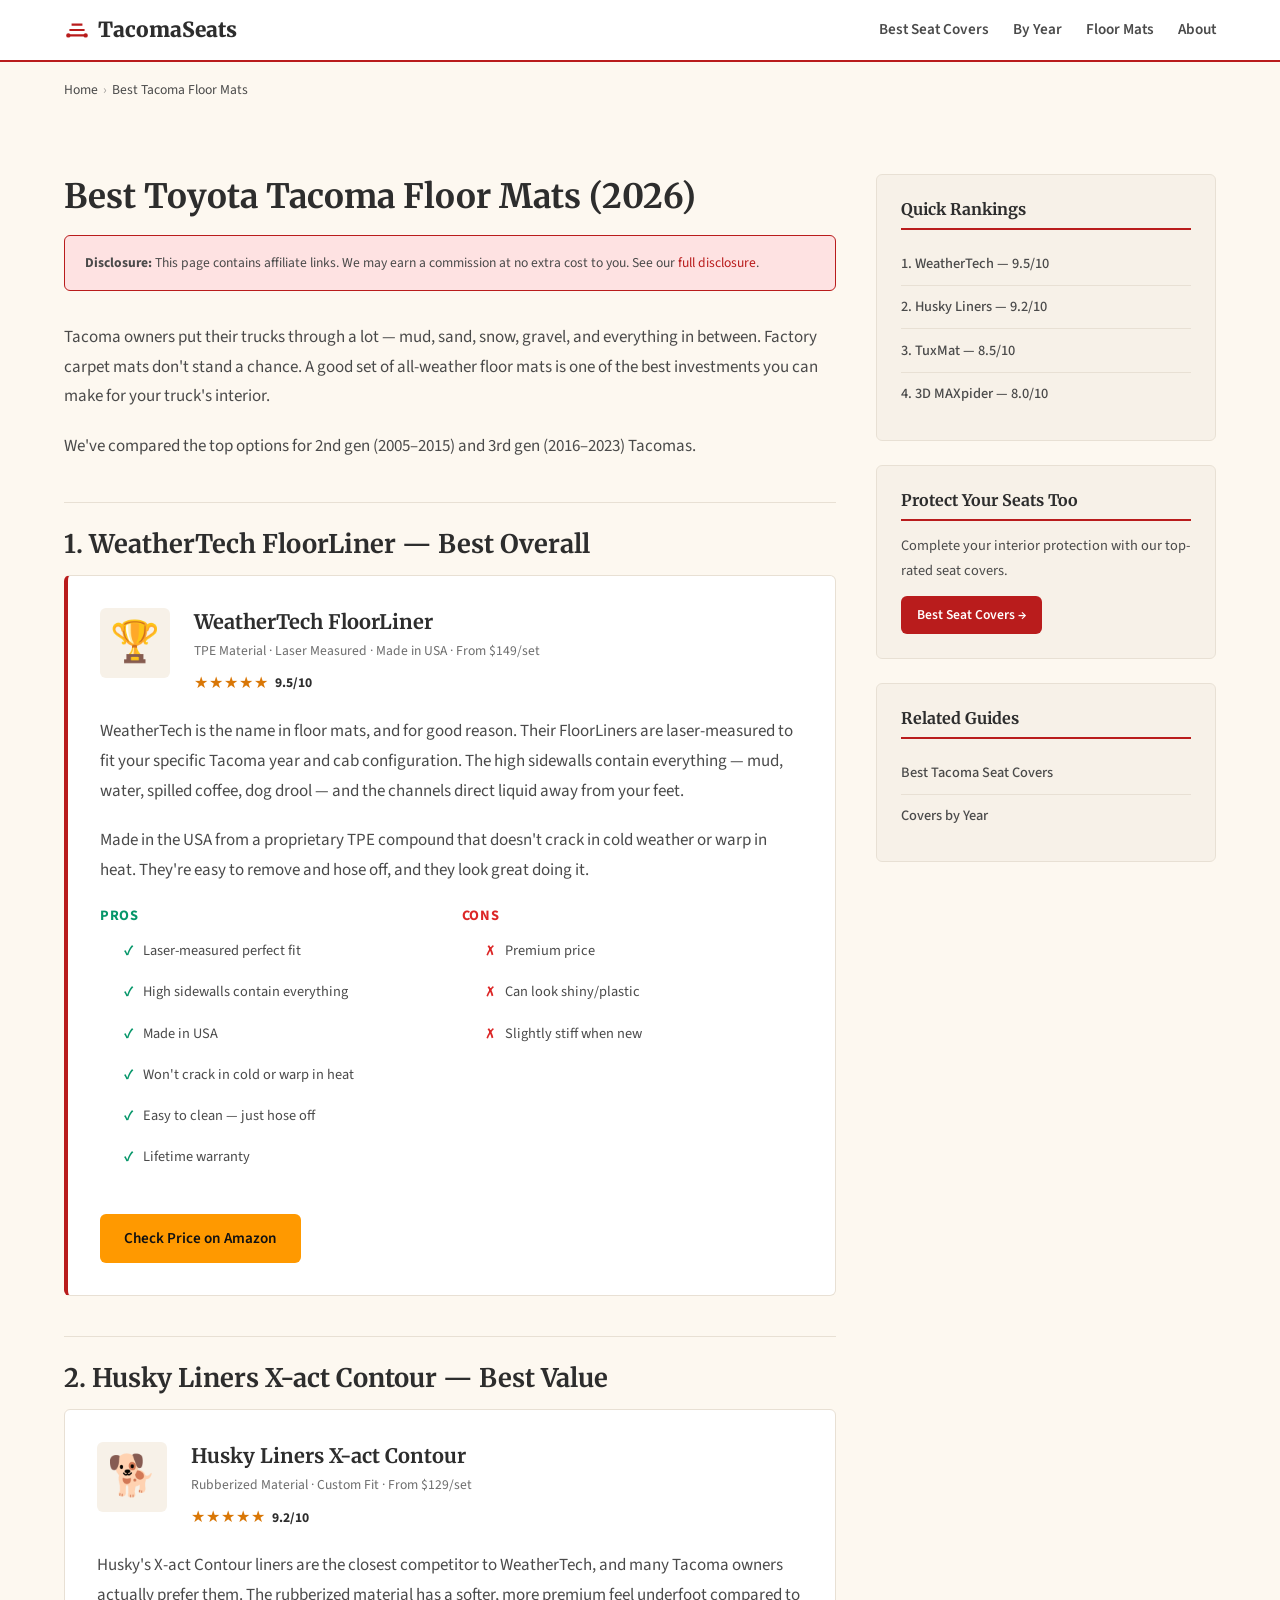
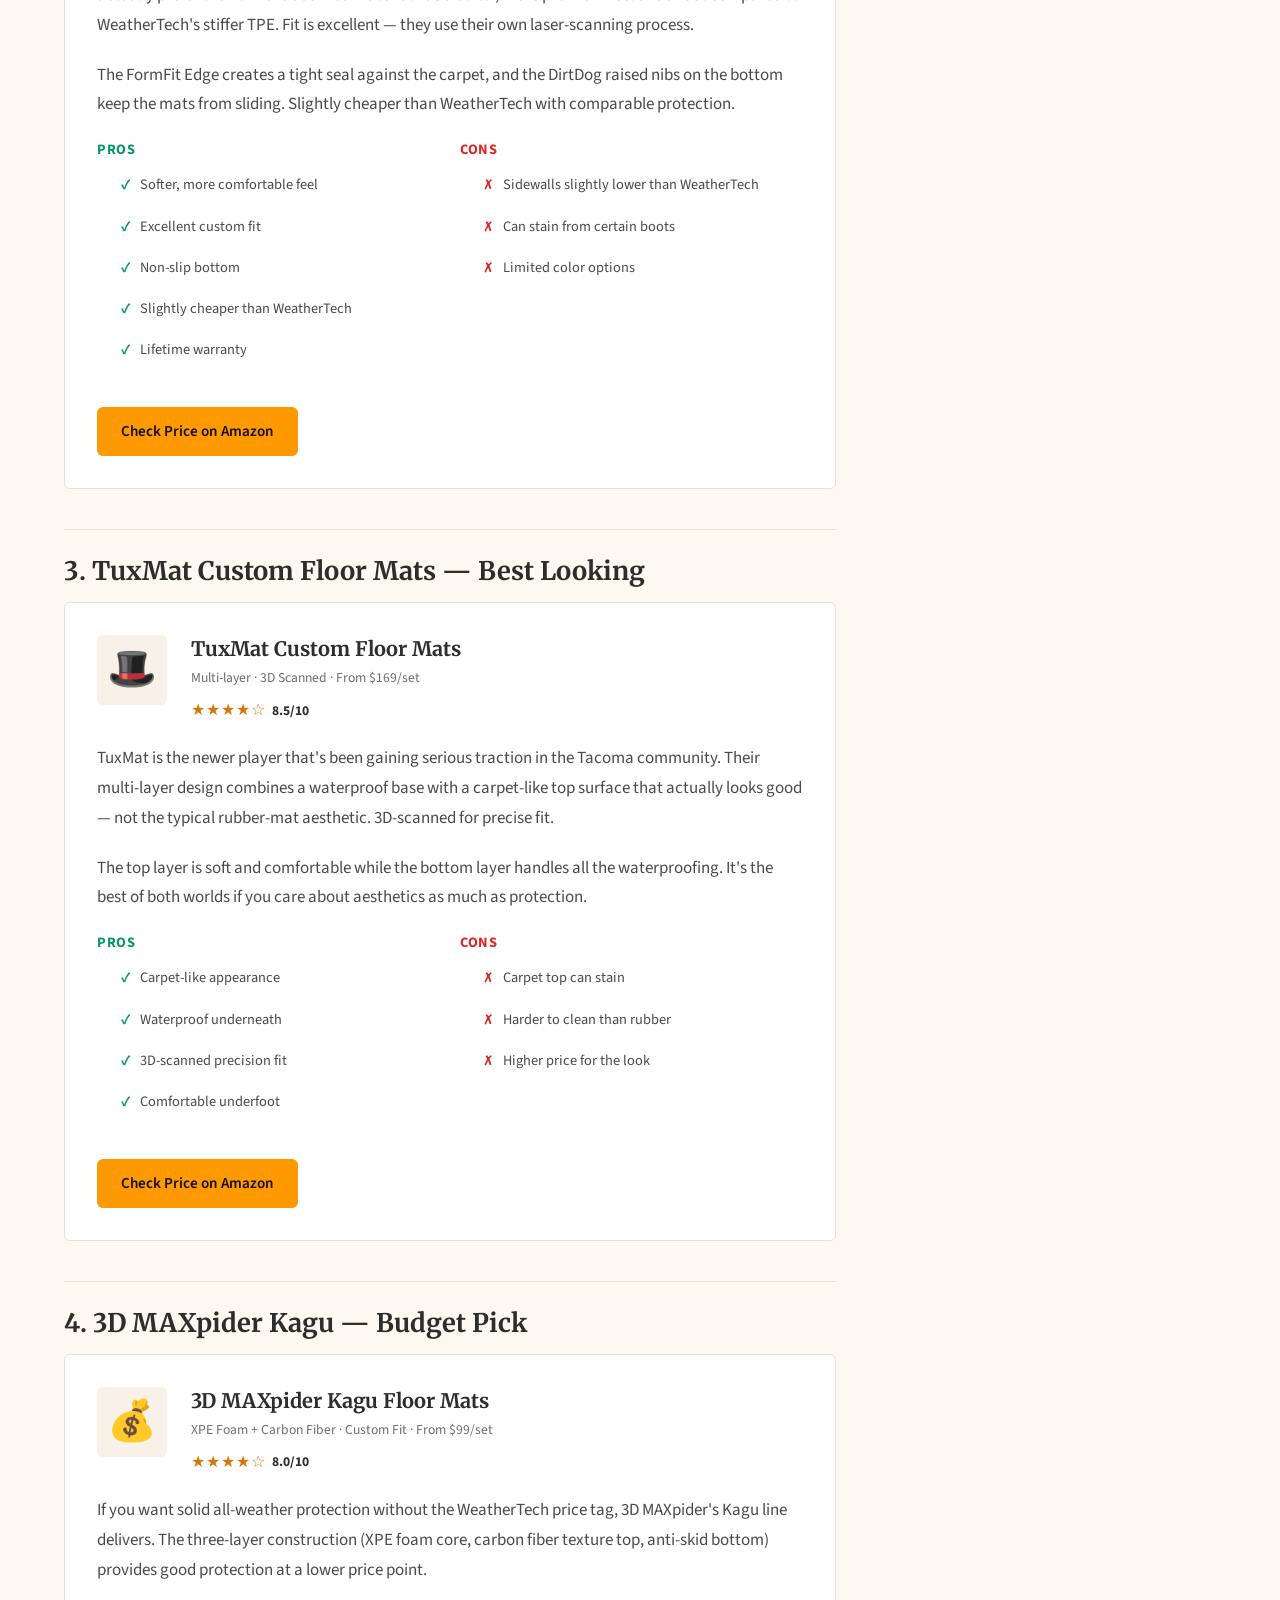
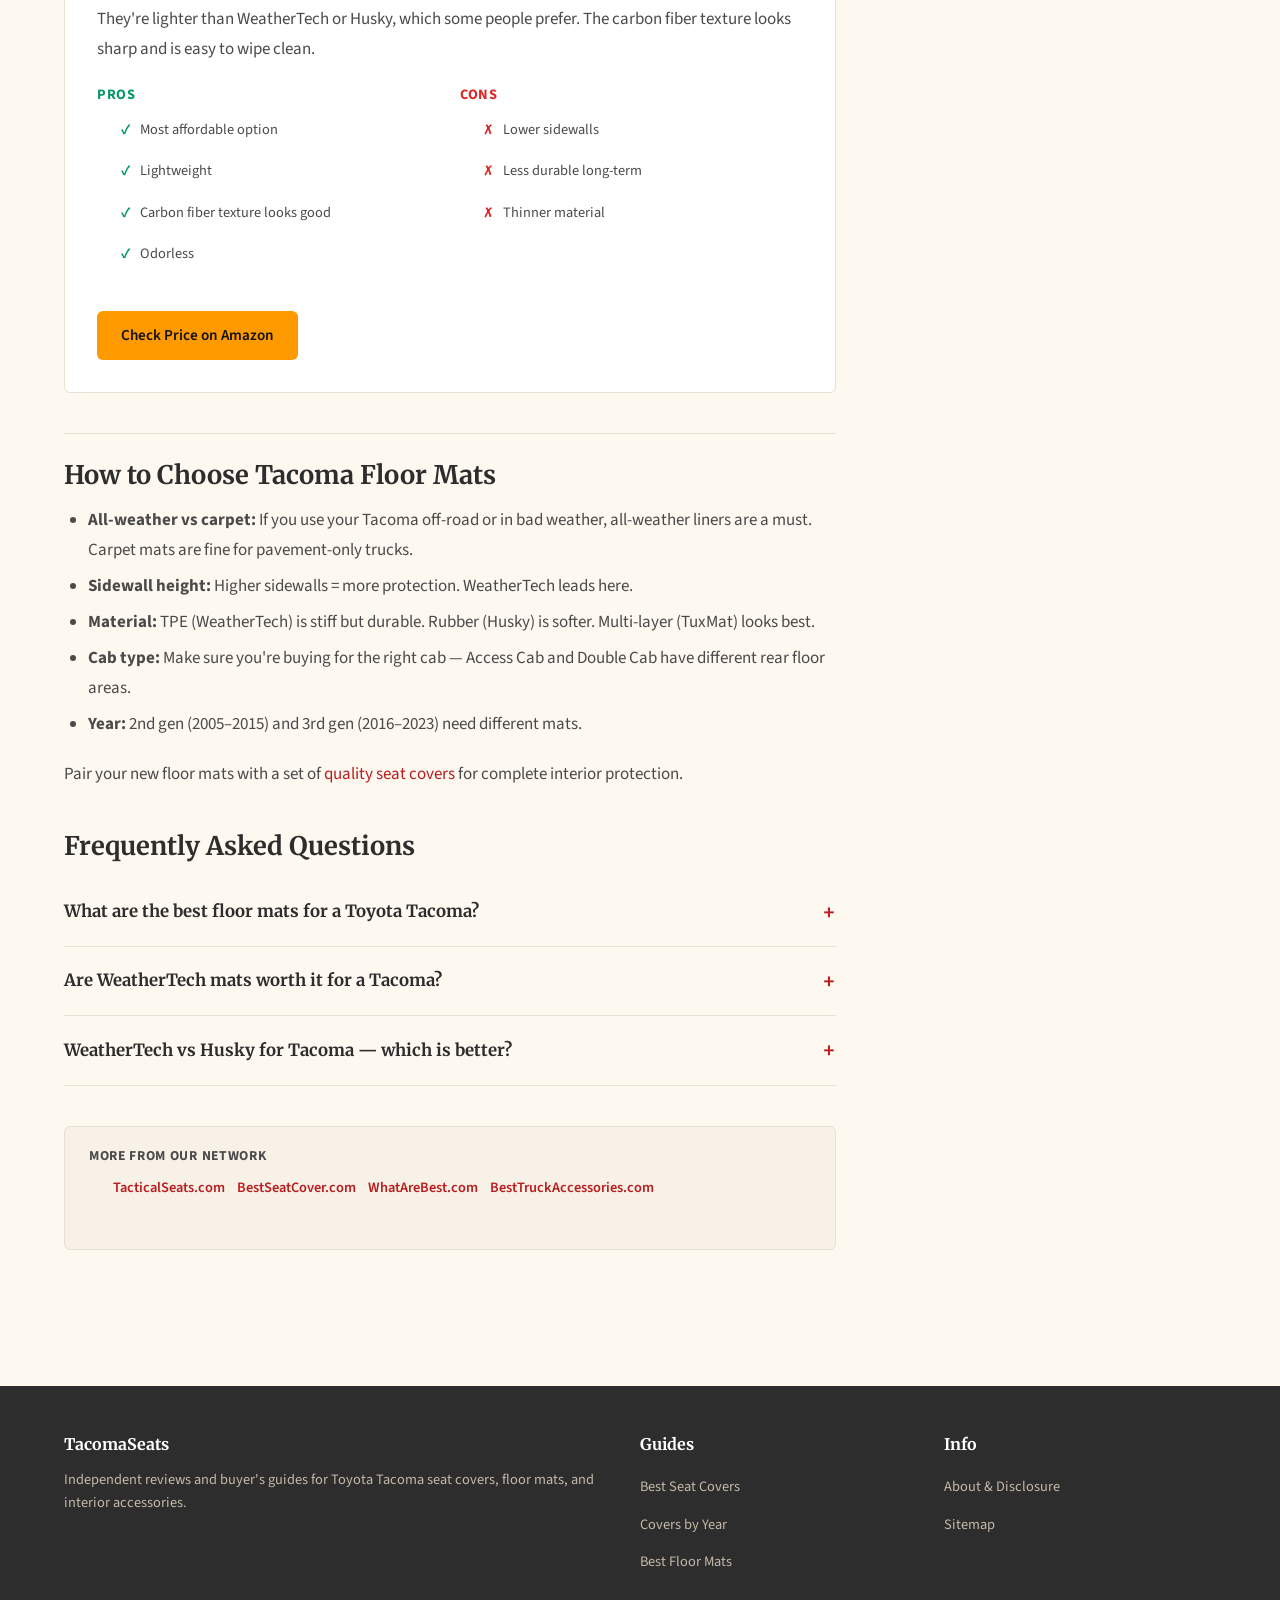
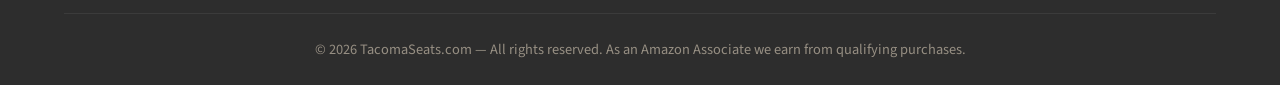
==== best-tacoma-floor-mats.html @ e882f4e3 "Initial build: TacomaSeats.com - T2 Magazine template" ====
<!DOCTYPE html>
<html lang="en">
<head>
  <meta charset="UTF-8">
  <meta name="viewport" content="width=device-width, initial-scale=1.0">
  <title>Best Toyota Tacoma Floor Mats (2026)</title>
  <meta name="description" content="Best floor mats for Toyota Tacoma in 2026. WeatherTech, Husky, TuxMat compared with pros, cons, and Amazon links.">
  <meta name="robots" content="index, follow">
  <link rel="canonical" href="https://tacomaseats.com/best-tacoma-floor-mats.html">
  <link rel="preconnect" href="https://fonts.googleapis.com">
  <link rel="preconnect" href="https://fonts.gstatic.com" crossorigin>
  <link href="https://fonts.googleapis.com/css2?family=Merriweather:wght@400;700;900&family=Source+Sans+Pro:wght@400;600;700&display=swap" rel="stylesheet">
  <link rel="stylesheet" href="css/style.css">

  <meta property="og:title" content="Best Toyota Tacoma Floor Mats (2026)">
  <meta property="og:description" content="Top-rated Tacoma floor mats compared. WeatherTech, Husky, TuxMat — find the best fit for your truck.">
  <meta property="og:type" content="article">
  <meta property="og:url" content="https://tacomaseats.com/best-tacoma-floor-mats.html">
  <meta property="og:site_name" content="Tacoma Seats">

  <script type="application/ld+json">
  {
    "@context": "https://schema.org",
    "@type": "Article",
    "headline": "Best Toyota Tacoma Floor Mats (2026)",
    "description": "Expert comparison of the best all-weather floor mats for Toyota Tacoma trucks.",
    "datePublished": "2026-04-15",
    "dateModified": "2026-04-15",
    "author": {"@type": "Organization", "name": "Tacoma Seats"},
    "publisher": {"@type": "Organization", "name": "Tacoma Seats", "url": "https://tacomaseats.com"},
    "mainEntityOfPage": "https://tacomaseats.com/best-tacoma-floor-mats.html"
  }
  </script>
  <script type="application/ld+json">
  {
    "@context": "https://schema.org",
    "@type": "FAQPage",
    "mainEntity": [
      {
        "@type": "Question",
        "name": "What are the best floor mats for a Toyota Tacoma?",
        "acceptedAnswer": {
          "@type": "Answer",
          "text": "WeatherTech FloorLiners are our top pick for Toyota Tacoma. They offer laser-measured fit, high sidewalls, and excellent protection against mud, water, and debris."
        }
      },
      {
        "@type": "Question",
        "name": "Are WeatherTech mats worth it for a Tacoma?",
        "acceptedAnswer": {
          "@type": "Answer",
          "text": "Yes. WeatherTech FloorLiners are laser-measured for a precise fit, have high sidewalls to contain spills, and are made in the USA. They're the gold standard for all-weather floor protection."
        }
      }
    ]
  }
  </script>
</head>
<body>

  <nav class="navbar" role="navigation" aria-label="Main navigation">
    <div class="container">
      <a href="/" class="navbar-brand">
        <svg xmlns="http://www.w3.org/2000/svg" viewBox="0 0 24 24" fill="none" stroke="currentColor" stroke-width="2"><path d="M5 17h14M5 12h14M7 7h10"/><circle cx="4" cy="17" r="1" fill="currentColor"/><circle cx="20" cy="17" r="1" fill="currentColor"/></svg>
        TacomaSeats
      </a>
      <button class="nav-toggle" aria-label="Toggle navigation" aria-expanded="false">
        <svg xmlns="http://www.w3.org/2000/svg" fill="none" viewBox="0 0 24 24" stroke="currentColor" stroke-width="2"><path stroke-linecap="round" stroke-linejoin="round" d="M4 6h16M4 12h16M4 18h16"/></svg>
      </button>
      <ul class="nav-links">
        <li><a href="best-tacoma-seat-covers.html">Best Seat Covers</a></li>
        <li><a href="tacoma-seat-covers-by-year.html">By Year</a></li>
        <li><a href="best-tacoma-floor-mats.html">Floor Mats</a></li>
        <li><a href="about.html">About</a></li>
      </ul>
    </div>
  </nav>

  <div class="container">
    <nav class="breadcrumbs" aria-label="Breadcrumb">
      <ol>
        <li><a href="/">Home</a></li>
        <li>Best Tacoma Floor Mats</li>
      </ol>
    </nav>
  </div>

  <section class="section">
    <div class="container">
      <div class="magazine-layout">
        <main class="main-content article-content">
          <h1>Best Toyota Tacoma Floor Mats (2026)</h1>

          <div class="disclosure-box">
            <strong>Disclosure:</strong> This page contains affiliate links. We may earn a commission at no extra cost to you. See our <a href="about.html">full disclosure</a>.
          </div>

          <p>Tacoma owners put their trucks through a lot — mud, sand, snow, gravel, and everything in between. Factory carpet mats don't stand a chance. A good set of all-weather floor mats is one of the best investments you can make for your truck's interior.</p>

          <p>We've compared the top options for 2nd gen (2005–2015) and 3rd gen (2016–2023) Tacomas.</p>

          <!-- #1 WeatherTech -->
          <h2 id="weathertech">1. WeatherTech FloorLiner — Best Overall</h2>
          <div class="product-review featured">
            <div class="product-header">
              <div class="product-icon">🏆</div>
              <div class="product-info">
                <h3>WeatherTech FloorLiner</h3>
                <div class="product-meta">TPE Material · Laser Measured · Made in USA · From $149/set</div>
                <div class="rating" style="margin-top:0.4rem;">
                  <span class="stars">★★★★★</span>
                  <span class="rating-score">9.5/10</span>
                </div>
              </div>
            </div>
            <div class="product-description">
              <p>WeatherTech is the name in floor mats, and for good reason. Their FloorLiners are laser-measured to fit your specific Tacoma year and cab configuration. The high sidewalls contain everything — mud, water, spilled coffee, dog drool — and the channels direct liquid away from your feet.</p>
              <p>Made in the USA from a proprietary TPE compound that doesn't crack in cold weather or warp in heat. They're easy to remove and hose off, and they look great doing it.</p>
            </div>
            <div class="pros-cons">
              <div class="pros">
                <h4>Pros</h4>
                <ul>
                  <li>Laser-measured perfect fit</li>
                  <li>High sidewalls contain everything</li>
                  <li>Made in USA</li>
                  <li>Won't crack in cold or warp in heat</li>
                  <li>Easy to clean — just hose off</li>
                  <li>Lifetime warranty</li>
                </ul>
              </div>
              <div class="cons">
                <h4>Cons</h4>
                <ul>
                  <li>Premium price</li>
                  <li>Can look shiny/plastic</li>
                  <li>Slightly stiff when new</li>
                </ul>
              </div>
            </div>
            <div class="product-cta">
              <a href="https://www.amazon.com/s?k=WeatherTech+FloorLiner+Toyota+Tacoma&tag=brazenprodu01-20" class="btn btn-amazon" target="_blank" rel="noopener nofollow">Check Price on Amazon</a>
            </div>
          </div>

          <!-- #2 Husky -->
          <h2 id="husky">2. Husky Liners X-act Contour — Best Value</h2>
          <div class="product-review">
            <div class="product-header">
              <div class="product-icon">🐕</div>
              <div class="product-info">
                <h3>Husky Liners X-act Contour</h3>
                <div class="product-meta">Rubberized Material · Custom Fit · From $129/set</div>
                <div class="rating" style="margin-top:0.4rem;">
                  <span class="stars">★★★★★</span>
                  <span class="rating-score">9.2/10</span>
                </div>
              </div>
            </div>
            <div class="product-description">
              <p>Husky's X-act Contour liners are the closest competitor to WeatherTech, and many Tacoma owners actually prefer them. The rubberized material has a softer, more premium feel underfoot compared to WeatherTech's stiffer TPE. Fit is excellent — they use their own laser-scanning process.</p>
              <p>The FormFit Edge creates a tight seal against the carpet, and the DirtDog raised nibs on the bottom keep the mats from sliding. Slightly cheaper than WeatherTech with comparable protection.</p>
            </div>
            <div class="pros-cons">
              <div class="pros">
                <h4>Pros</h4>
                <ul>
                  <li>Softer, more comfortable feel</li>
                  <li>Excellent custom fit</li>
                  <li>Non-slip bottom</li>
                  <li>Slightly cheaper than WeatherTech</li>
                  <li>Lifetime warranty</li>
                </ul>
              </div>
              <div class="cons">
                <h4>Cons</h4>
                <ul>
                  <li>Sidewalls slightly lower than WeatherTech</li>
                  <li>Can stain from certain boots</li>
                  <li>Limited color options</li>
                </ul>
              </div>
            </div>
            <div class="product-cta">
              <a href="https://www.amazon.com/s?k=Husky+Liners+X-act+Contour+Toyota+Tacoma&tag=brazenprodu01-20" class="btn btn-amazon" target="_blank" rel="noopener nofollow">Check Price on Amazon</a>
            </div>
          </div>

          <!-- #3 TuxMat -->
          <h2 id="tuxmat">3. TuxMat Custom Floor Mats — Best Looking</h2>
          <div class="product-review">
            <div class="product-header">
              <div class="product-icon">🎩</div>
              <div class="product-info">
                <h3>TuxMat Custom Floor Mats</h3>
                <div class="product-meta">Multi-layer · 3D Scanned · From $169/set</div>
                <div class="rating" style="margin-top:0.4rem;">
                  <span class="stars">★★★★☆</span>
                  <span class="rating-score">8.5/10</span>
                </div>
              </div>
            </div>
            <div class="product-description">
              <p>TuxMat is the newer player that's been gaining serious traction in the Tacoma community. Their multi-layer design combines a waterproof base with a carpet-like top surface that actually looks good — not the typical rubber-mat aesthetic. 3D-scanned for precise fit.</p>
              <p>The top layer is soft and comfortable while the bottom layer handles all the waterproofing. It's the best of both worlds if you care about aesthetics as much as protection.</p>
            </div>
            <div class="pros-cons">
              <div class="pros">
                <h4>Pros</h4>
                <ul>
                  <li>Carpet-like appearance</li>
                  <li>Waterproof underneath</li>
                  <li>3D-scanned precision fit</li>
                  <li>Comfortable underfoot</li>
                </ul>
              </div>
              <div class="cons">
                <h4>Cons</h4>
                <ul>
                  <li>Carpet top can stain</li>
                  <li>Harder to clean than rubber</li>
                  <li>Higher price for the look</li>
                </ul>
              </div>
            </div>
            <div class="product-cta">
              <a href="https://www.amazon.com/s?k=TuxMat+Toyota+Tacoma+floor+mats&tag=brazenprodu01-20" class="btn btn-amazon" target="_blank" rel="noopener nofollow">Check Price on Amazon</a>
            </div>
          </div>

          <!-- #4 3D MAXpider -->
          <h2 id="maxpider">4. 3D MAXpider Kagu — Budget Pick</h2>
          <div class="product-review">
            <div class="product-header">
              <div class="product-icon">💰</div>
              <div class="product-info">
                <h3>3D MAXpider Kagu Floor Mats</h3>
                <div class="product-meta">XPE Foam + Carbon Fiber · Custom Fit · From $99/set</div>
                <div class="rating" style="margin-top:0.4rem;">
                  <span class="stars">★★★★☆</span>
                  <span class="rating-score">8.0/10</span>
                </div>
              </div>
            </div>
            <div class="product-description">
              <p>If you want solid all-weather protection without the WeatherTech price tag, 3D MAXpider's Kagu line delivers. The three-layer construction (XPE foam core, carbon fiber texture top, anti-skid bottom) provides good protection at a lower price point.</p>
              <p>They're lighter than WeatherTech or Husky, which some people prefer. The carbon fiber texture looks sharp and is easy to wipe clean.</p>
            </div>
            <div class="pros-cons">
              <div class="pros">
                <h4>Pros</h4>
                <ul>
                  <li>Most affordable option</li>
                  <li>Lightweight</li>
                  <li>Carbon fiber texture looks good</li>
                  <li>Odorless</li>
                </ul>
              </div>
              <div class="cons">
                <h4>Cons</h4>
                <ul>
                  <li>Lower sidewalls</li>
                  <li>Less durable long-term</li>
                  <li>Thinner material</li>
                </ul>
              </div>
            </div>
            <div class="product-cta">
              <a href="https://www.amazon.com/s?k=3D+MAXpider+Kagu+Toyota+Tacoma&tag=brazenprodu01-20" class="btn btn-amazon" target="_blank" rel="noopener nofollow">Check Price on Amazon</a>
            </div>
          </div>

          <!-- Buying Guide -->
          <h2>How to Choose Tacoma Floor Mats</h2>
          <ul>
            <li><strong>All-weather vs carpet:</strong> If you use your Tacoma off-road or in bad weather, all-weather liners are a must. Carpet mats are fine for pavement-only trucks.</li>
            <li><strong>Sidewall height:</strong> Higher sidewalls = more protection. WeatherTech leads here.</li>
            <li><strong>Material:</strong> TPE (WeatherTech) is stiff but durable. Rubber (Husky) is softer. Multi-layer (TuxMat) looks best.</li>
            <li><strong>Cab type:</strong> Make sure you're buying for the right cab — Access Cab and Double Cab have different rear floor areas.</li>
            <li><strong>Year:</strong> 2nd gen (2005–2015) and 3rd gen (2016–2023) need different mats.</li>
          </ul>

          <p>Pair your new floor mats with a set of <a href="best-tacoma-seat-covers.html">quality seat covers</a> for complete interior protection.</p>

          <!-- FAQ -->
          <div class="faq-section">
            <h2>Frequently Asked Questions</h2>

            <details class="faq-item">
              <summary>What are the best floor mats for a Toyota Tacoma?</summary>
              <div class="faq-answer">
                <p>WeatherTech FloorLiners are our top pick. They offer laser-measured fit, high sidewalls, and excellent protection against mud, water, and debris. Made in the USA with a lifetime warranty.</p>
              </div>
            </details>

            <details class="faq-item">
              <summary>Are WeatherTech mats worth it for a Tacoma?</summary>
              <div class="faq-answer">
                <p>Yes. The laser-measured fit, high sidewalls, and lifetime warranty make them the best long-term investment for protecting your Tacoma's floors. Husky Liners are a close second at a slightly lower price.</p>
              </div>
            </details>

            <details class="faq-item">
              <summary>WeatherTech vs Husky for Tacoma — which is better?</summary>
              <div class="faq-answer">
                <p>Both are excellent. WeatherTech has slightly higher sidewalls and a stiffer material. Husky X-act Contour has a softer feel and is slightly cheaper. You can't go wrong with either — it comes down to personal preference.</p>
              </div>
            </details>
          </div>

          <div class="cross-links" style="margin-top:2.5rem;">
            <h4>More from Our Network</h4>
            <ul class="cross-links-list">
              <li><a href="https://tacticalseats.com" target="_blank" rel="noopener">TacticalSeats.com</a></li>
              <li><a href="https://bestseatcover.com" target="_blank" rel="noopener">BestSeatCover.com</a></li>
              <li><a href="https://whatarebest.com" target="_blank" rel="noopener">WhatAreBest.com</a></li>
              <li><a href="https://besttruckaccessories.com" target="_blank" rel="noopener">BestTruckAccessories.com</a></li>
            </ul>
          </div>

        </main>

        <aside class="sidebar">
          <div class="sidebar-widget">
            <h3>Quick Rankings</h3>
            <ul>
              <li><a href="#weathertech">1. WeatherTech — 9.5/10</a></li>
              <li><a href="#husky">2. Husky Liners — 9.2/10</a></li>
              <li><a href="#tuxmat">3. TuxMat — 8.5/10</a></li>
              <li><a href="#maxpider">4. 3D MAXpider — 8.0/10</a></li>
            </ul>
          </div>
          <div class="sidebar-widget">
            <h3>Protect Your Seats Too</h3>
            <p style="font-size:0.9rem;margin-bottom:0.75rem;">Complete your interior protection with our top-rated seat covers.</p>
            <a href="best-tacoma-seat-covers.html" class="btn btn-primary btn-sm">Best Seat Covers →</a>
          </div>
          <div class="sidebar-widget">
            <h3>Related Guides</h3>
            <ul>
              <li><a href="best-tacoma-seat-covers.html">Best Tacoma Seat Covers</a></li>
              <li><a href="tacoma-seat-covers-by-year.html">Covers by Year</a></li>
            </ul>
          </div>
        </aside>
      </div>
    </div>
  </section>

  <footer class="footer">
    <div class="container">
      <div class="footer-grid">
        <div>
          <h4>TacomaSeats</h4>
          <p>Independent reviews and buyer's guides for Toyota Tacoma seat covers, floor mats, and interior accessories.</p>
        </div>
        <div>
          <h4>Guides</h4>
          <ul>
            <li><a href="best-tacoma-seat-covers.html">Best Seat Covers</a></li>
            <li><a href="tacoma-seat-covers-by-year.html">Covers by Year</a></li>
            <li><a href="best-tacoma-floor-mats.html">Best Floor Mats</a></li>
          </ul>
        </div>
        <div>
          <h4>Info</h4>
          <ul>
            <li><a href="about.html">About &amp; Disclosure</a></li>
            <li><a href="sitemap.xml">Sitemap</a></li>
          </ul>
        </div>
      </div>
      <div class="footer-bottom">
        <p>&copy; 2026 TacomaSeats.com — All rights reserved. As an Amazon Associate we earn from qualifying purchases.</p>
      </div>
    </div>
  </footer>

  <script src="js/main.js"></script>
</body>
</html>
---- css/style.css ----
/* T2 Magazine Template — TacomaSeats.com */
/* Fonts: Merriweather (headings) + Source Sans Pro (body) via Google Fonts */

*, *::before, *::after {
  box-sizing: border-box;
  margin: 0;
  padding: 0;
}

:root {
  --color-bg: #FDF8F0;
  --color-card: #FFFFFF;
  --color-heading: #2D2D2D;
  --color-body: #4A4A4A;
  --color-accent: #B91C1C;
  --color-accent-hover: #991B1B;
  --color-accent-light: #FEE2E2;
  --color-border: #E8E0D4;
  --color-footer-bg: #2D2D2D;
  --color-footer-text: #C4B9A8;
  --color-badge-bg: #FEE2E2;
  --color-badge-text: #B91C1C;
  --color-star: #D97706;
  --color-pros: #059669;
  --color-cons: #DC2626;
  --color-sidebar-bg: #F7F1E8;
  --font-body: 'Source Sans Pro', -apple-system, BlinkMacSystemFont, 'Segoe UI', sans-serif;
  --font-heading: 'Merriweather', Georgia, 'Times New Roman', serif;
  --max-width: 1200px;
  --content-width: 780px;
  --sidebar-width: 340px;
  --radius: 6px;
  --shadow: 0 1px 3px rgba(0,0,0,0.08);
  --shadow-md: 0 4px 8px rgba(0,0,0,0.1);
  --shadow-lg: 0 8px 20px rgba(0,0,0,0.12);
}

html {
  scroll-behavior: smooth;
  -webkit-text-size-adjust: 100%;
}

body {
  font-family: var(--font-body);
  color: var(--color-body);
  background: var(--color-bg);
  line-height: 1.75;
  font-size: 17px;
  -webkit-font-smoothing: antialiased;
}

h1, h2, h3, h4, h5, h6 {
  font-family: var(--font-heading);
  color: var(--color-heading);
  line-height: 1.35;
  font-weight: 700;
}

h1 { font-size: 2.1rem; margin-bottom: 1rem; }
h2 { font-size: 1.6rem; margin-bottom: 0.85rem; }
h3 { font-size: 1.25rem; margin-bottom: 0.65rem; }
h4 { font-size: 1.05rem; }

a {
  color: var(--color-accent);
  text-decoration: none;
  transition: color 0.2s;
}
a:hover { color: var(--color-accent-hover); }

img { max-width: 100%; height: auto; display: block; }

.container {
  max-width: var(--max-width);
  margin: 0 auto;
  padding: 0 1.5rem;
}

/* ─── NAVBAR ─── */
.navbar {
  background: var(--color-card);
  border-bottom: 2px solid var(--color-accent);
  position: sticky;
  top: 0;
  z-index: 100;
}
.navbar .container {
  display: flex;
  align-items: center;
  justify-content: space-between;
  height: 60px;
}
.navbar-brand {
  font-family: var(--font-heading);
  font-size: 1.3rem;
  font-weight: 900;
  color: var(--color-heading);
  display: flex;
  align-items: center;
  gap: 0.5rem;
}
.navbar-brand:hover { color: var(--color-heading); }
.navbar-brand svg {
  width: 26px;
  height: 26px;
  color: var(--color-accent);
}
.nav-links {
  display: flex;
  list-style: none;
  gap: 1.5rem;
  align-items: center;
}
.nav-links a {
  color: var(--color-body);
  font-size: 0.95rem;
  font-weight: 600;
  transition: color 0.2s;
}
.nav-links a:hover { color: var(--color-accent); }
.nav-toggle {
  display: none;
  background: none;
  border: none;
  cursor: pointer;
  padding: 0.5rem;
}
.nav-toggle svg {
  width: 24px;
  height: 24px;
  color: var(--color-heading);
}

/* ─── HERO ─── */
.hero {
  background: linear-gradient(135deg, #2D2D2D 0%, #4A3728 50%, #2D2D2D 100%);
  color: #fff;
  padding: 4.5rem 0 3.5rem;
  text-align: center;
  position: relative;
  overflow: hidden;
}
.hero::before {
  content: '';
  position: absolute;
  inset: 0;
  background: url("data:image/svg+xml,%3Csvg width='40' height='40' viewBox='0 0 40 40' xmlns='http://www.w3.org/2000/svg'%3E%3Cg fill='%23ffffff' fill-opacity='0.04'%3E%3Cpath d='M20 20h20v20H20zM0 0h20v20H0z'/%3E%3C/g%3E%3C/svg%3E");
}
.hero h1 {
  color: #fff;
  font-size: 2.5rem;
  max-width: 700px;
  margin: 0 auto 1rem;
  position: relative;
}
.hero p {
  font-size: 1.15rem;
  max-width: 600px;
  margin: 0 auto 2rem;
  opacity: 0.9;
  position: relative;
}
.hero-buttons {
  display: flex;
  gap: 1rem;
  justify-content: center;
  flex-wrap: wrap;
  position: relative;
}

/* ─── BUTTONS ─── */
.btn {
  display: inline-flex;
  align-items: center;
  gap: 0.4rem;
  padding: 0.7rem 1.5rem;
  border-radius: var(--radius);
  font-weight: 600;
  font-size: 0.95rem;
  transition: all 0.2s;
  cursor: pointer;
  border: none;
  text-decoration: none;
}
.btn-primary {
  background: var(--color-accent);
  color: #fff;
}
.btn-primary:hover {
  background: var(--color-accent-hover);
  color: #fff;
}
.btn-outline {
  border: 2px solid #fff;
  color: #fff;
  background: transparent;
}
.btn-outline:hover {
  background: rgba(255,255,255,0.1);
  color: #fff;
}
.btn-amazon {
  background: #FF9900;
  color: #111;
}
.btn-amazon:hover {
  background: #E88B00;
  color: #111;
}
.btn-sm {
  padding: 0.45rem 1rem;
  font-size: 0.85rem;
}

/* ─── MAGAZINE LAYOUT ─── */
.magazine-layout {
  display: grid;
  grid-template-columns: 1fr var(--sidebar-width);
  gap: 2.5rem;
  align-items: start;
}
.main-content {
  min-width: 0;
}

/* ─── SIDEBAR ─── */
.sidebar {
  position: sticky;
  top: 80px;
}
.sidebar-widget {
  background: var(--color-sidebar-bg);
  border: 1px solid var(--color-border);
  border-radius: var(--radius);
  padding: 1.5rem;
  margin-bottom: 1.5rem;
}
.sidebar-widget h3 {
  font-size: 1rem;
  margin-bottom: 0.75rem;
  padding-bottom: 0.5rem;
  border-bottom: 2px solid var(--color-accent);
  color: var(--color-heading);
}
.sidebar-widget ul {
  list-style: none;
  padding: 0;
}
.sidebar-widget li {
  padding: 0.4rem 0;
  border-bottom: 1px solid var(--color-border);
}
.sidebar-widget li:last-child { border-bottom: none; }
.sidebar-widget li a {
  color: var(--color-body);
  font-weight: 500;
  font-size: 0.9rem;
}
.sidebar-widget li a:hover { color: var(--color-accent); }

/* ─── SECTIONS ─── */
.section {
  padding: 3.5rem 0;
}
.section-header {
  text-align: center;
  margin-bottom: 2.5rem;
}
.section-header p {
  max-width: 600px;
  margin: 0.5rem auto 0;
  color: var(--color-body);
}

/* ─── CARDS ─── */
.card-grid {
  display: grid;
  grid-template-columns: repeat(auto-fill, minmax(300px, 1fr));
  gap: 1.5rem;
}
.card {
  background: var(--color-card);
  border: 1px solid var(--color-border);
  border-radius: var(--radius);
  overflow: hidden;
  transition: box-shadow 0.2s, transform 0.2s;
}
.card:hover {
  box-shadow: var(--shadow-md);
  transform: translateY(-2px);
}
.card-image {
  background: var(--color-sidebar-bg);
  padding: 2rem;
  text-align: center;
  font-size: 3rem;
  position: relative;
  min-height: 120px;
  display: flex;
  align-items: center;
  justify-content: center;
}
.card-badge {
  position: absolute;
  top: 0.75rem;
  left: 0.75rem;
  background: var(--color-badge-bg);
  color: var(--color-badge-text);
  font-size: 0.75rem;
  font-weight: 700;
  padding: 0.25rem 0.6rem;
  border-radius: 3px;
  text-transform: uppercase;
  letter-spacing: 0.03em;
}
.card-badge-gold {
  background: #FEF3C7;
  color: #92400E;
}
.card-body {
  padding: 1.25rem;
}
.card-title {
  font-size: 1.1rem;
  margin-bottom: 0.5rem;
}
.card-title a { color: var(--color-heading); }
.card-title a:hover { color: var(--color-accent); }
.card-text {
  font-size: 0.92rem;
  margin-bottom: 1rem;
  line-height: 1.6;
}
.card-footer {
  display: flex;
  align-items: center;
  justify-content: space-between;
  gap: 0.75rem;
  flex-wrap: wrap;
}

/* ─── RATINGS ─── */
.rating {
  display: flex;
  align-items: center;
  gap: 0.4rem;
}
.stars {
  color: var(--color-star);
  font-size: 1rem;
  letter-spacing: 1px;
}
.rating-score {
  font-weight: 700;
  font-size: 0.85rem;
  color: var(--color-heading);
}

/* ─── PRODUCT REVIEW BLOCKS ─── */
.product-review {
  background: var(--color-card);
  border: 1px solid var(--color-border);
  border-radius: var(--radius);
  padding: 2rem;
  margin-bottom: 2rem;
}
.product-review.featured {
  border-left: 4px solid var(--color-accent);
}
.product-header {
  display: flex;
  align-items: flex-start;
  gap: 1.5rem;
  margin-bottom: 1.25rem;
}
.product-icon {
  font-size: 2.5rem;
  flex-shrink: 0;
  background: var(--color-sidebar-bg);
  width: 70px;
  height: 70px;
  display: flex;
  align-items: center;
  justify-content: center;
  border-radius: var(--radius);
}
.product-info { flex: 1; }
.product-info h3 {
  margin-bottom: 0.25rem;
}
.product-meta {
  font-size: 0.85rem;
  color: var(--color-body);
  opacity: 0.8;
}
.product-description {
  margin-bottom: 1.25rem;
  line-height: 1.75;
}
.pros-cons {
  display: grid;
  grid-template-columns: 1fr 1fr;
  gap: 1.25rem;
  margin-bottom: 1.25rem;
}
.pros h4, .cons h4 {
  font-family: var(--font-body);
  font-size: 0.9rem;
  font-weight: 700;
  text-transform: uppercase;
  letter-spacing: 0.05em;
  margin-bottom: 0.5rem;
}
.pros h4 { color: var(--color-pros); }
.cons h4 { color: var(--color-cons); }
.pros ul, .cons ul {
  list-style: none;
  padding: 0;
}
.pros li, .cons li {
  padding: 0.3rem 0;
  font-size: 0.9rem;
  padding-left: 1.2rem;
  position: relative;
}
.pros li::before {
  content: '✓';
  position: absolute;
  left: 0;
  color: var(--color-pros);
  font-weight: 700;
}
.cons li::before {
  content: '✗';
  position: absolute;
  left: 0;
  color: var(--color-cons);
  font-weight: 700;
}
.product-cta {
  display: flex;
  align-items: center;
  gap: 1rem;
  flex-wrap: wrap;
}

/* ─── BREADCRUMBS ─── */
.breadcrumbs {
  padding: 1rem 0;
  font-size: 0.85rem;
}
.breadcrumbs ol {
  list-style: none;
  display: flex;
  flex-wrap: wrap;
  gap: 0.3rem;
}
.breadcrumbs li::after {
  content: '›';
  margin-left: 0.3rem;
  color: var(--color-body);
  opacity: 0.5;
}
.breadcrumbs li:last-child::after { content: ''; }
.breadcrumbs a { color: var(--color-body); }
.breadcrumbs a:hover { color: var(--color-accent); }

/* ─── ARTICLE CONTENT ─── */
.article-content h2 {
  margin-top: 2.5rem;
  padding-top: 1.5rem;
  border-top: 1px solid var(--color-border);
}
.article-content h2:first-child {
  margin-top: 0;
  padding-top: 0;
  border-top: none;
}
.article-content p {
  margin-bottom: 1.25rem;
}
.article-content ul, .article-content ol {
  margin-bottom: 1.25rem;
  padding-left: 1.5rem;
}
.article-content li {
  margin-bottom: 0.4rem;
}

/* ─── FAQ ─── */
.faq-section {
  margin-top: 2.5rem;
}
.faq-item {
  border-bottom: 1px solid var(--color-border);
  padding: 1rem 0;
}
.faq-item summary {
  font-family: var(--font-heading);
  font-weight: 700;
  font-size: 1.05rem;
  color: var(--color-heading);
  cursor: pointer;
  list-style: none;
  display: flex;
  justify-content: space-between;
  align-items: center;
}
.faq-item summary::after {
  content: '+';
  font-size: 1.3rem;
  color: var(--color-accent);
  font-weight: 700;
  flex-shrink: 0;
  margin-left: 1rem;
}
.faq-item[open] summary::after { content: '−'; }
.faq-item summary::-webkit-details-marker { display: none; }
.faq-answer {
  padding-top: 0.75rem;
  line-height: 1.7;
}

/* ─── YEAR TABLE ─── */
.year-table {
  width: 100%;
  border-collapse: collapse;
  margin: 1.5rem 0;
  background: var(--color-card);
  border-radius: var(--radius);
  overflow: hidden;
  border: 1px solid var(--color-border);
}
.year-table th, .year-table td {
  padding: 0.75rem 1rem;
  text-align: left;
  border-bottom: 1px solid var(--color-border);
  font-size: 0.92rem;
}
.year-table th {
  background: var(--color-sidebar-bg);
  font-family: var(--font-heading);
  font-weight: 700;
  color: var(--color-heading);
  font-size: 0.85rem;
  text-transform: uppercase;
  letter-spacing: 0.03em;
}
.year-table tr:last-child td { border-bottom: none; }
.year-table tr:hover td { background: var(--color-sidebar-bg); }

/* ─── FOOTER ─── */
.footer {
  background: var(--color-footer-bg);
  color: var(--color-footer-text);
  padding: 3rem 0 1.5rem;
  margin-top: 3rem;
}
.footer-grid {
  display: grid;
  grid-template-columns: 2fr 1fr 1fr;
  gap: 2rem;
  margin-bottom: 2rem;
}
.footer h4 {
  color: #fff;
  font-size: 1rem;
  margin-bottom: 0.75rem;
}
.footer p {
  font-size: 0.9rem;
  line-height: 1.6;
}
.footer ul {
  list-style: none;
  padding: 0;
}
.footer li { padding: 0.25rem 0; }
.footer a {
  color: var(--color-footer-text);
  font-size: 0.9rem;
}
.footer a:hover { color: #fff; }
.footer-bottom {
  border-top: 1px solid rgba(255,255,255,0.1);
  padding-top: 1.5rem;
  text-align: center;
  font-size: 0.8rem;
  opacity: 0.7;
}

/* ─── CROSS-LINKS BAR ─── */
.cross-links {
  background: var(--color-sidebar-bg);
  border: 1px solid var(--color-border);
  border-radius: var(--radius);
  padding: 1.25rem 1.5rem;
  margin: 2rem 0;
}
.cross-links h4 {
  font-family: var(--font-body);
  font-size: 0.85rem;
  text-transform: uppercase;
  letter-spacing: 0.05em;
  color: var(--color-body);
  margin-bottom: 0.5rem;
}
.cross-links-list {
  display: flex;
  flex-wrap: wrap;
  gap: 0.75rem;
  list-style: none;
  padding: 0;
}
.cross-links-list a {
  font-size: 0.9rem;
  font-weight: 600;
}

/* ─── DISCLOSURE BOX ─── */
.disclosure-box {
  background: var(--color-accent-light);
  border: 1px solid var(--color-accent);
  border-radius: var(--radius);
  padding: 1rem 1.25rem;
  font-size: 0.85rem;
  margin-bottom: 2rem;
  line-height: 1.6;
}

/* ─── RESPONSIVE ─── */
@media (max-width: 900px) {
  .magazine-layout {
    grid-template-columns: 1fr;
  }
  .sidebar {
    position: static;
  }
  .footer-grid {
    grid-template-columns: 1fr;
  }
  .pros-cons {
    grid-template-columns: 1fr;
  }
}

@media (max-width: 640px) {
  .nav-links { display: none; }
  .nav-links.active {
    display: flex;
    flex-direction: column;
    position: absolute;
    top: 60px;
    left: 0;
    right: 0;
    background: var(--color-card);
    padding: 1rem 1.5rem;
    border-bottom: 2px solid var(--color-accent);
    box-shadow: var(--shadow-md);
    gap: 0;
  }
  .nav-links.active li { padding: 0.6rem 0; }
  .nav-toggle { display: block; }
  .hero h1 { font-size: 1.75rem; }
  .hero { padding: 3rem 0 2.5rem; }
  h1 { font-size: 1.6rem; }
  h2 { font-size: 1.3rem; }
  .product-header { flex-direction: column; }
  .card-grid { grid-template-columns: 1fr; }
}
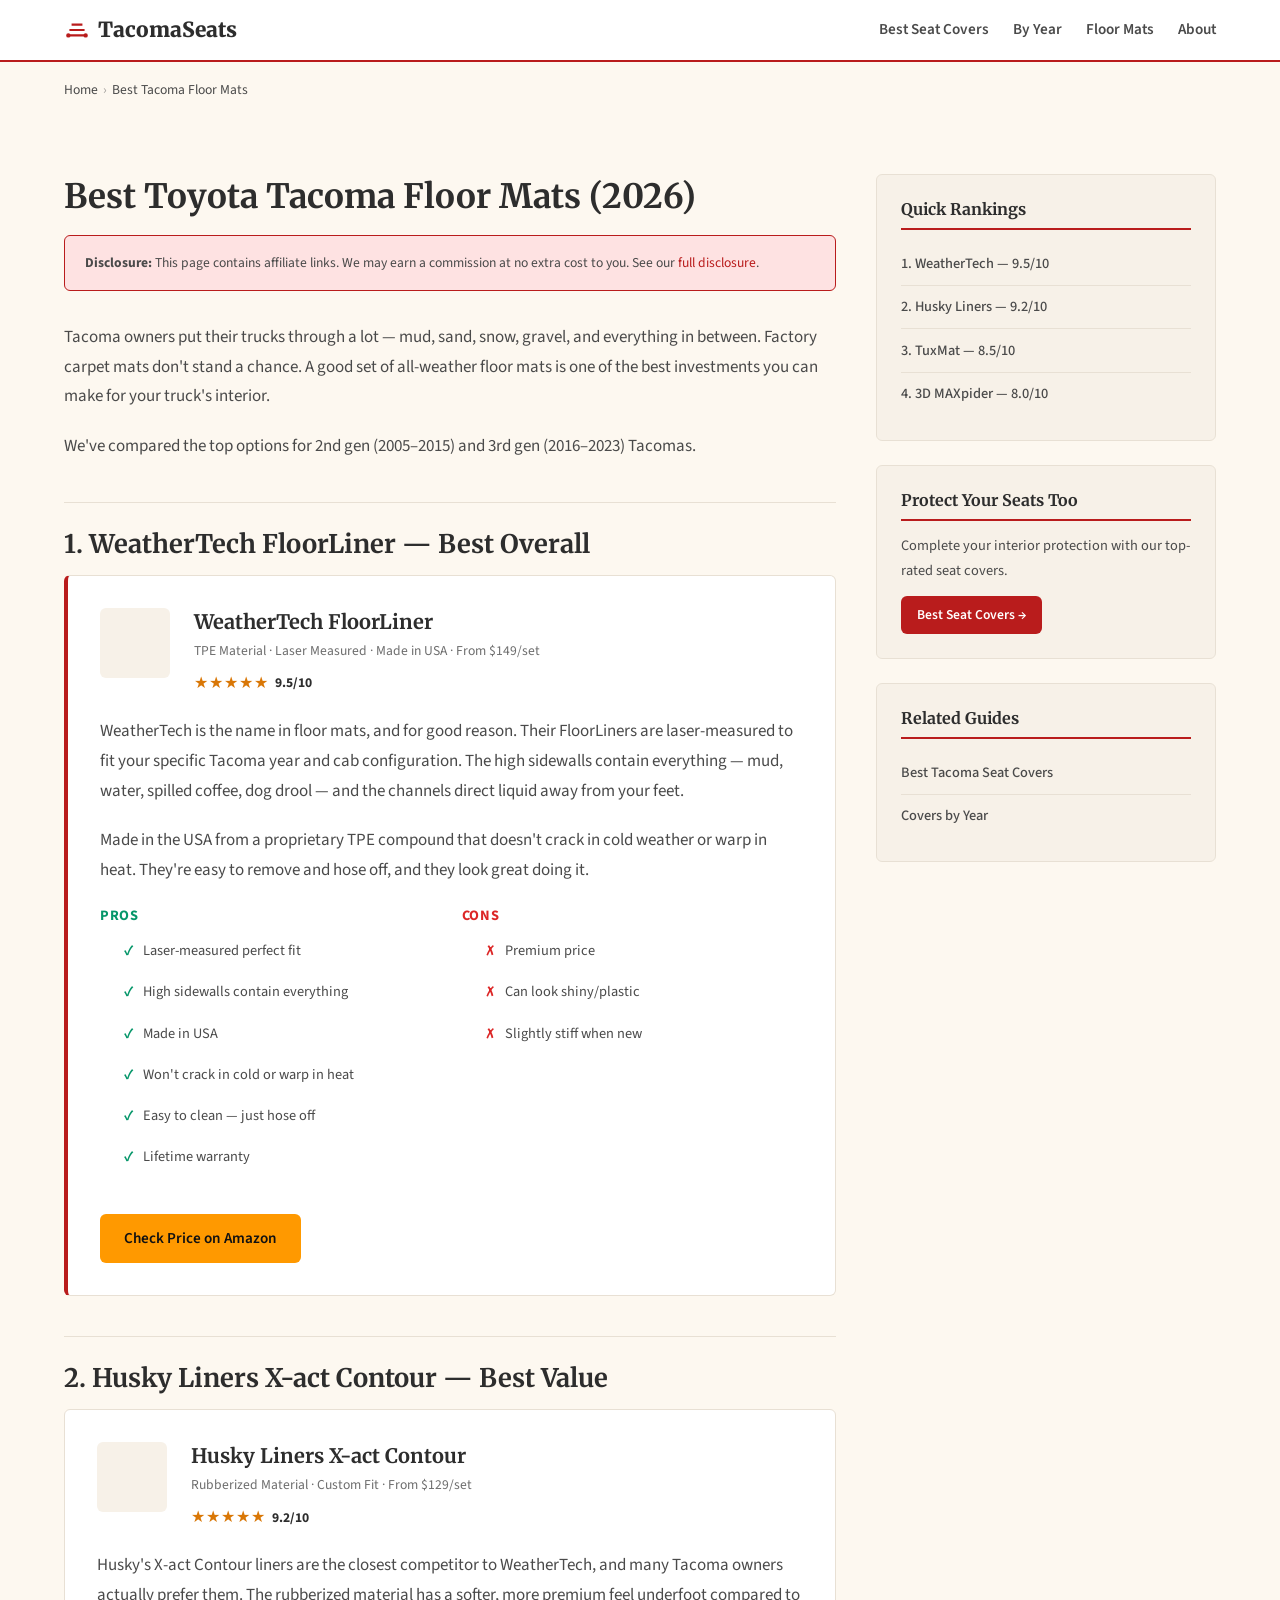
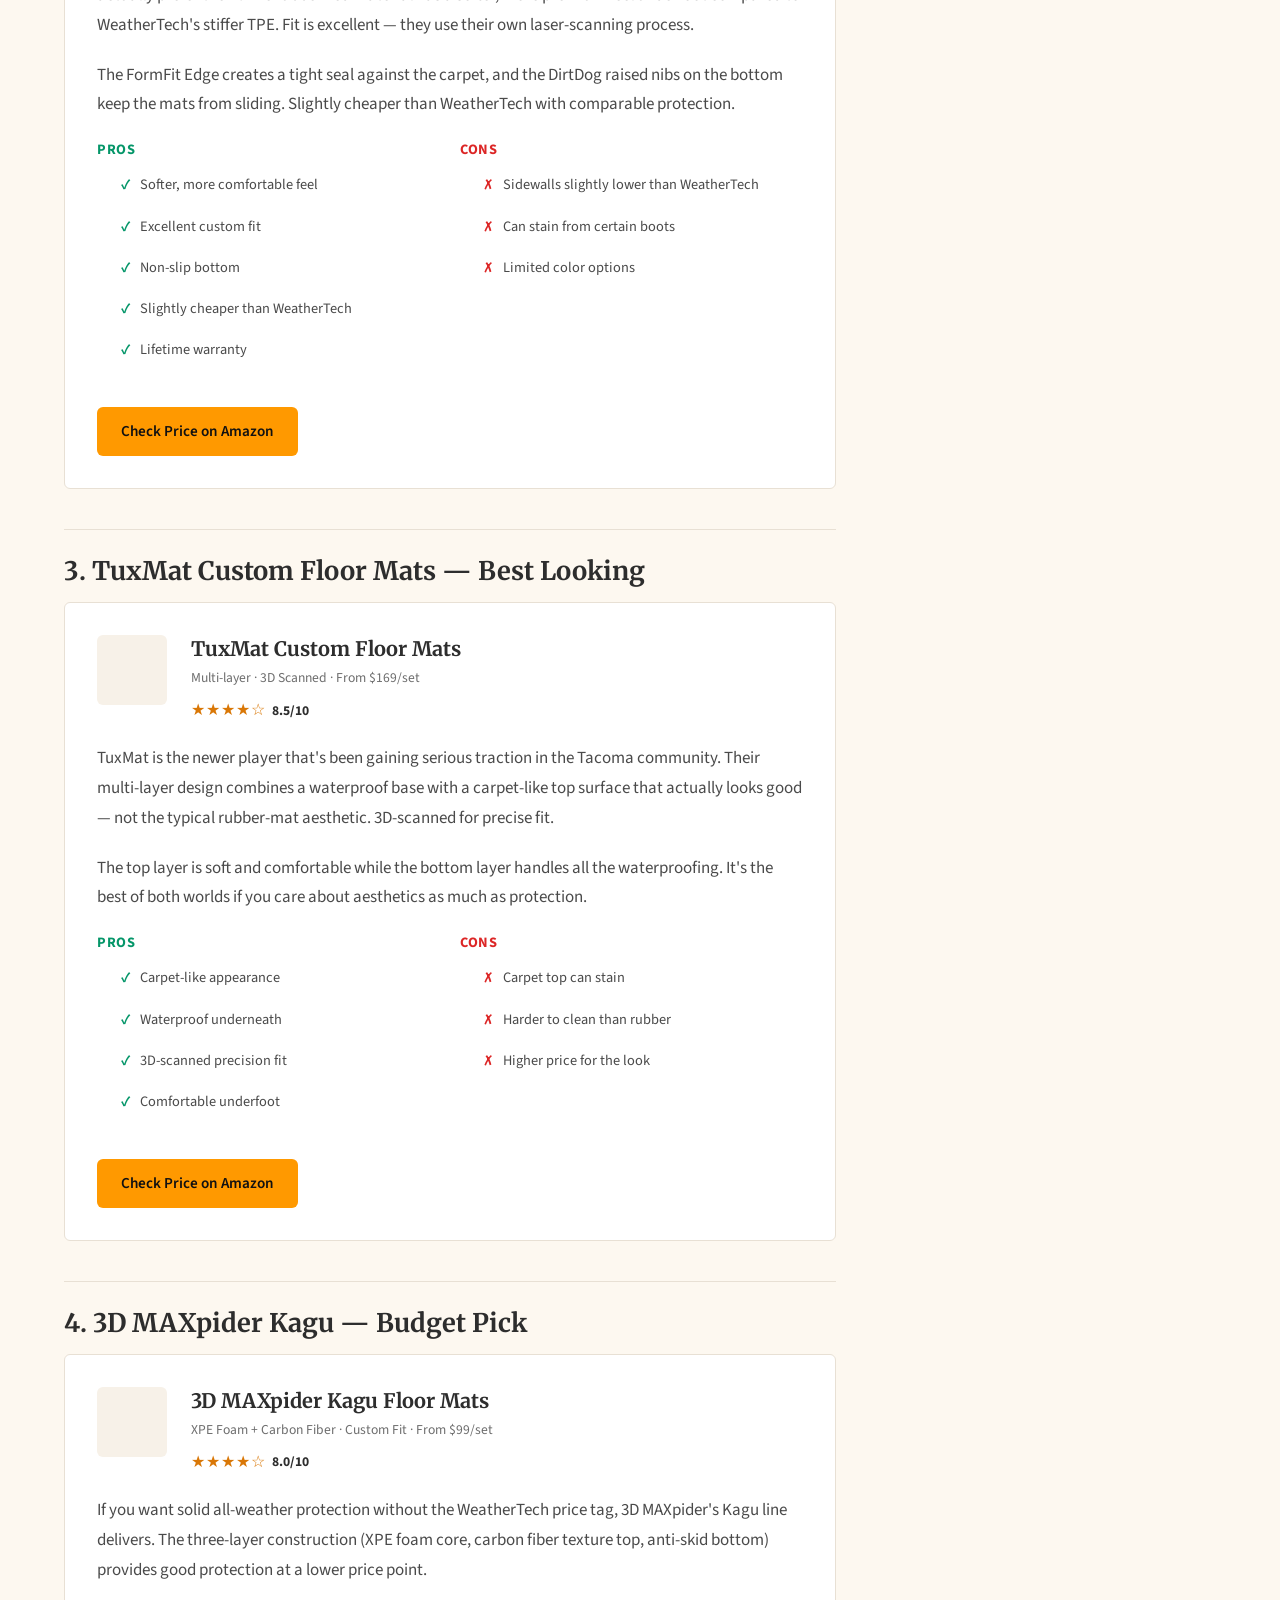
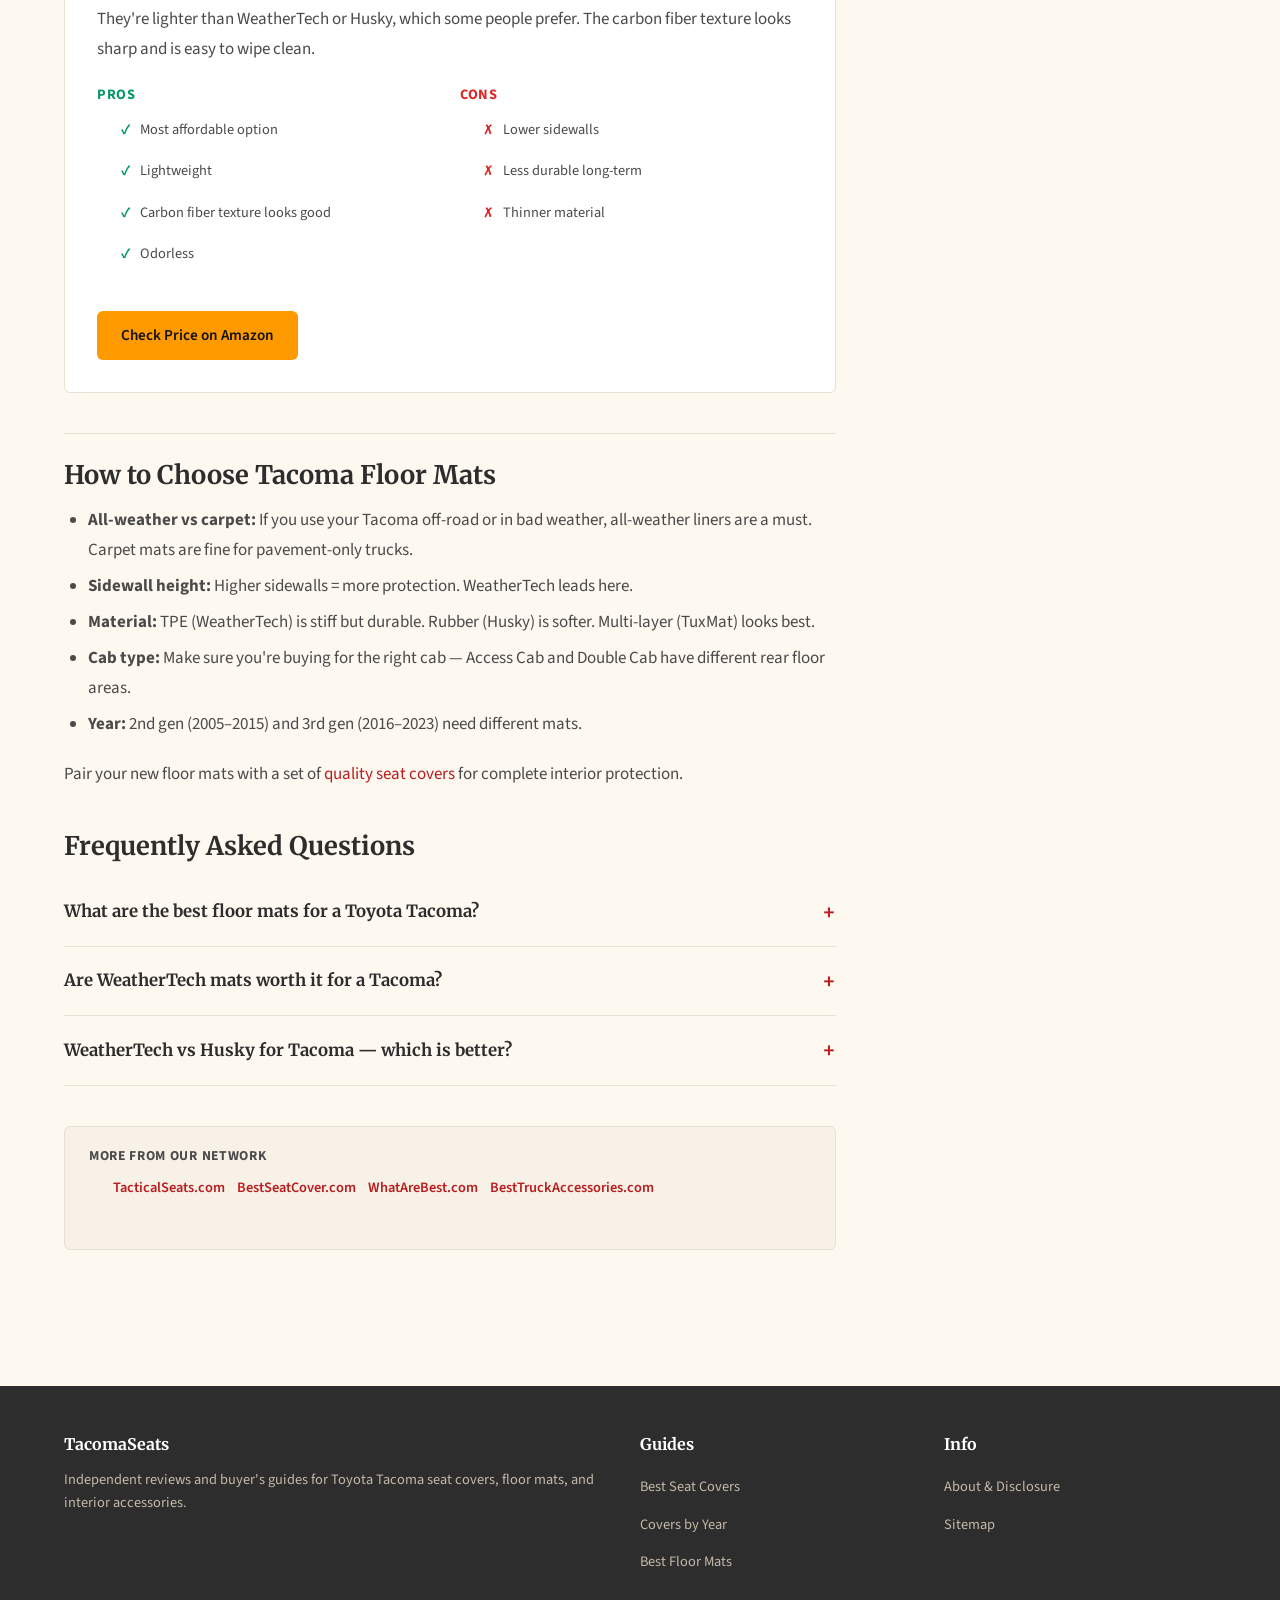
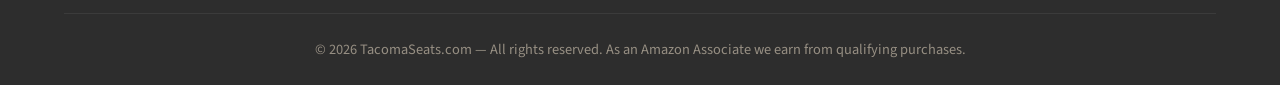
==== commit 4514ed8a: "Mobile UX overhaul: compact cards, accordion reviews, sticky jump nav, vehicle finder, collapsible s" ====
--- a/best-tacoma-floor-mats.html
+++ b/best-tacoma-floor-mats.html
@@ -103,7 +103,7 @@
           <h2 id="weathertech">1. WeatherTech FloorLiner — Best Overall</h2>
           <div class="product-review featured">
             <div class="product-header">
-              <div class="product-icon">🏆</div>
+              <div class="product-icon"></div>
               <div class="product-info">
                 <h3>WeatherTech FloorLiner</h3>
                 <div class="product-meta">TPE Material · Laser Measured · Made in USA · From $149/set</div>
@@ -147,7 +147,7 @@
           <h2 id="husky">2. Husky Liners X-act Contour — Best Value</h2>
           <div class="product-review">
             <div class="product-header">
-              <div class="product-icon">🐕</div>
+              <div class="product-icon"></div>
               <div class="product-info">
                 <h3>Husky Liners X-act Contour</h3>
                 <div class="product-meta">Rubberized Material · Custom Fit · From $129/set</div>
@@ -190,7 +190,7 @@
           <h2 id="tuxmat">3. TuxMat Custom Floor Mats — Best Looking</h2>
           <div class="product-review">
             <div class="product-header">
-              <div class="product-icon">🎩</div>
+              <div class="product-icon"></div>
               <div class="product-info">
                 <h3>TuxMat Custom Floor Mats</h3>
                 <div class="product-meta">Multi-layer · 3D Scanned · From $169/set</div>
@@ -232,7 +232,7 @@
           <h2 id="maxpider">4. 3D MAXpider Kagu — Budget Pick</h2>
           <div class="product-review">
             <div class="product-header">
-              <div class="product-icon">💰</div>
+              <div class="product-icon"></div>
               <div class="product-info">
                 <h3>3D MAXpider Kagu Floor Mats</h3>
                 <div class="product-meta">XPE Foam + Carbon Fiber · Custom Fit · From $99/set</div>
--- a/css/style.css
+++ b/css/style.css
@@ -668,3 +668,384 @@
   .product-header { flex-direction: column; }
   .card-grid { grid-template-columns: 1fr; }
 }
+
+
+/* ═══════════════════════════════════════════════
+   MOBILE UX OVERHAUL — Compact Cards, Accordions,
+   Sticky Nav, Collapsible Sections, Vehicle Finder
+   ═══════════════════════════════════════════════ */
+
+/* ── Accordion Review Cards (mobile compact) ── */
+.review-compact-summary {
+  display: none;
+}
+.review-detail-toggle {
+  display: none;
+}
+
+/* ── Sticky Jump Nav ── */
+.sticky-jump-nav {
+  display: none;
+  position: sticky;
+  top: 60px;
+  z-index: 90;
+  background: inherit;
+  border-bottom: 1px solid rgba(128,128,128,0.2);
+  overflow-x: auto;
+  -webkit-overflow-scrolling: touch;
+  scrollbar-width: none;
+  padding: 8px 12px;
+  gap: 6px;
+  white-space: nowrap;
+}
+.sticky-jump-nav::-webkit-scrollbar { display: none; }
+.sticky-jump-nav .jump-pill {
+  display: inline-block;
+  padding: 5px 12px;
+  border-radius: 100px;
+  font-size: 0.78rem;
+  font-weight: 600;
+  text-decoration: none;
+  white-space: nowrap;
+  transition: all 0.2s;
+  border: 1.5px solid rgba(128,128,128,0.3);
+}
+
+/* ── Collapsible Sections ── */
+.collapsible-header {
+  cursor: pointer;
+  display: flex;
+  align-items: center;
+  justify-content: space-between;
+  user-select: none;
+  -webkit-user-select: none;
+}
+.collapsible-header::after {
+  content: '▼';
+  font-size: 0.7rem;
+  transition: transform 0.2s;
+  margin-left: 8px;
+  flex-shrink: 0;
+}
+.collapsible-header.expanded::after {
+  transform: rotate(180deg);
+}
+.collapsible-body {
+  overflow: hidden;
+  transition: max-height 0.3s ease;
+}
+.collapsible-body.collapsed {
+  max-height: 0 !important;
+  overflow: hidden;
+}
+
+/* ── Vehicle Finder ── */
+.vehicle-finder {
+  display: none;
+  padding: 16px;
+  border-radius: 8px;
+  margin: 16px auto;
+  max-width: 800px;
+}
+.vehicle-finder h3 {
+  font-size: 1rem;
+  margin-bottom: 10px;
+}
+.vehicle-finder-form {
+  display: flex;
+  gap: 8px;
+  flex-wrap: wrap;
+  align-items: center;
+}
+.vehicle-finder-form select {
+  flex: 1;
+  min-width: 120px;
+  padding: 8px 10px;
+  border-radius: 6px;
+  font-size: 0.9rem;
+  border: 1.5px solid rgba(128,128,128,0.3);
+  background: inherit;
+  color: inherit;
+  font-family: inherit;
+  appearance: auto;
+}
+.vehicle-finder-form button {
+  padding: 8px 16px;
+  border-radius: 6px;
+  font-weight: 600;
+  font-size: 0.9rem;
+  border: none;
+  cursor: pointer;
+  white-space: nowrap;
+  font-family: inherit;
+}
+
+/* ── FAQ Accordion ── */
+.faq-toggle-body {
+  overflow: hidden;
+  transition: max-height 0.3s ease;
+}
+.faq-toggle-body.collapsed {
+  max-height: 0 !important;
+}
+
+@media (max-width: 768px) {
+  /* ── Base Typography Tightening ── */
+  body { font-size: 15px !important; }
+  h1 { font-size: 1.55rem !important; }
+  h2 { font-size: 1.25rem !important; }
+  h3 { font-size: 1.05rem !important; }
+  h4 { font-size: 0.95rem !important; }
+
+  /* ── Section Spacing Reduction ── */
+  .section, .container { padding-top: 1.5rem !important; padding-bottom: 1.5rem !important; }
+  .section-header { margin-bottom: 1.25rem !important; }
+
+  /* ── Hero Compact ── */
+  .hero { padding: 2rem 1rem 1.5rem !important; }
+  .hero h1 { font-size: 1.6rem !important; margin-bottom: 0.5rem !important; }
+  .hero p { font-size: 0.92rem !important; margin-bottom: 1rem !important; }
+  .page-hero { padding: 1.5rem 1rem 1.25rem !important; }
+  .page-hero h1 { font-size: 1.5rem !important; }
+  .page-hero p, .page-hero .subtitle { font-size: 0.9rem !important; }
+
+  /* ── Card Compact ── */
+  .card-body, .card { padding: 12px !important; }
+  .card-image { height: 100px !important; font-size: 2rem !important; }
+  .card-text { font-size: 0.85rem !important; margin-bottom: 0.5rem !important; }
+  .review-card { padding: 12px !important; padding-top: 20px !important; margin-bottom: 1rem !important; }
+  .review-header { gap: 0.75rem !important; margin-bottom: 0.75rem !important; }
+  .review-image { display: none !important; }
+  .review-body p { font-size: 0.88rem !important; }
+  .product-card { padding: 12px !important; margin-bottom: 1rem !important; }
+
+  /* ── Remove Emoji Placeholders ── */
+  .card-image:not(:has(img)):not(:has(svg)) {
+    height: 0 !important;
+    min-height: 0 !important;
+    padding: 0 !important;
+    overflow: hidden;
+  }
+
+  /* ── Pros/Cons Compact ── */
+  .pros-cons { gap: 0.5rem !important; margin: 0.5rem 0 !important; }
+  .pros, .cons { padding: 8px !important; }
+  .pros li, .cons li { font-size: 0.85rem !important; }
+
+  /* ── Accordion Review Cards ── */
+  .review-compact-summary {
+    display: flex !important;
+    align-items: center;
+    gap: 10px;
+    padding: 0;
+  }
+  .review-compact-summary .compact-rank {
+    width: 28px;
+    height: 28px;
+    border-radius: 50%;
+    display: flex;
+    align-items: center;
+    justify-content: center;
+    font-weight: 800;
+    font-size: 0.85rem;
+    flex-shrink: 0;
+    color: #fff;
+  }
+  .review-compact-summary .compact-info {
+    flex: 1;
+    min-width: 0;
+  }
+  .review-compact-summary .compact-name {
+    font-weight: 700;
+    font-size: 0.95rem;
+    line-height: 1.2;
+    display: flex;
+    align-items: center;
+    gap: 6px;
+    flex-wrap: wrap;
+  }
+  .review-compact-summary .compact-stars {
+    font-size: 0.8rem;
+    letter-spacing: 0.5px;
+  }
+  .review-compact-summary .compact-oneliner {
+    font-size: 0.82rem;
+    opacity: 0.8;
+    line-height: 1.3;
+    margin-top: 2px;
+  }
+  .review-compact-summary .compact-cta-row {
+    display: flex;
+    align-items: center;
+    gap: 6px;
+    flex-shrink: 0;
+  }
+  .review-compact-summary .compact-price {
+    font-weight: 700;
+    font-size: 0.85rem;
+    white-space: nowrap;
+  }
+  .review-compact-summary .compact-cta {
+    padding: 6px 12px;
+    border-radius: 6px;
+    font-size: 0.78rem;
+    font-weight: 600;
+    text-decoration: none;
+    white-space: nowrap;
+  }
+  .review-detail-toggle {
+    display: block !important;
+    background: none;
+    border: none;
+    font-size: 0.82rem;
+    font-weight: 600;
+    cursor: pointer;
+    padding: 8px 0 0;
+    width: 100%;
+    text-align: left;
+    font-family: inherit;
+  }
+  .review-detail-toggle::after {
+    content: ' ▼';
+    font-size: 0.7rem;
+  }
+  .review-detail-toggle.expanded::after {
+    content: ' ▲';
+  }
+  .review-detail-body {
+    overflow: hidden;
+    transition: max-height 0.3s ease;
+  }
+  .review-detail-body.collapsed {
+    max-height: 0 !important;
+    overflow: hidden;
+  }
+
+  /* Hide original rank badge on mobile (we show compact rank) */
+  .review-rank { display: none !important; }
+  .product-rank { display: none !important; }
+
+  /* ── Sticky Jump Nav ── */
+  .sticky-jump-nav {
+    display: flex !important;
+  }
+
+  /* ── Vehicle Finder ── */
+  .vehicle-finder {
+    display: block !important;
+  }
+  .vehicle-finder-form {
+    flex-direction: column;
+  }
+  .vehicle-finder-form select,
+  .vehicle-finder-form button {
+    width: 100%;
+  }
+
+  /* ── CTA Buttons Full Width ── */
+  .review-cta .btn,
+  .product-cta .btn,
+  .btn-amazon,
+  .btn-bartact,
+  .product-card .btn-amazon,
+  .product-card .btn-bartact,
+  .cta-row .btn,
+  .review-cta a,
+  .product-card a[class*="btn"] {
+    display: block !important;
+    width: 100% !important;
+    text-align: center !important;
+    box-sizing: border-box !important;
+  }
+
+  /* ── Footer Compact ── */
+  .footer, .site-footer { padding: 1.5rem 1rem 1rem !important; }
+  .footer p, .footer li, .site-footer p, .site-footer li,
+  .footer-col p, .footer-col a { font-size: 0.8rem !important; }
+  .footer h4, .footer-col h4 { font-size: 0.9rem !important; margin-bottom: 0.5rem !important; }
+  .footer-bottom { padding-top: 0.75rem !important; }
+  .footer-grid, .footer-inner { gap: 1rem !important; }
+
+  /* ── Guide/Buying Section Collapsed ── */
+  .guide-section { padding: 12px !important; margin-bottom: 1rem !important; }
+  .guide-section p, .guide-section li { font-size: 0.88rem !important; }
+
+  /* ── Table Compact ── */
+  .comparison-table, .cmp-table { font-size: 0.8rem !important; }
+  .comparison-table th, .comparison-table td,
+  .cmp-table th, .cmp-table td { padding: 0.5rem 0.6rem !important; }
+
+  /* ── Network Links Compact ── */
+  .network-links { font-size: 0.75rem !important; padding: 0.8rem !important; }
+  .cross-links-box { padding: 0.8rem 1rem !important; font-size: 0.85rem !important; }
+
+  /* ── Disclosure Compact ── */
+  .disclosure, .disclosure-box, .affiliate-notice, .affiliate-disclosure { 
+    font-size: 0.8rem !important; 
+    padding: 8px 10px !important; 
+  }
+
+  /* ── TOC Compact ── */
+  .toc { padding: 10px 12px !important; margin-bottom: 1rem !important; }
+  .toc li { font-size: 0.85rem !important; }
+
+  /* ── Featured Bar Compact ── */
+  .featured-bar { padding: 8px 10px !important; font-size: 0.85rem !important; }
+
+  /* ── Verdict Box Compact ── */
+  .verdict-box { padding: 12px !important; }
+
+  /* ── Brand Section Compact ── */
+  .brand-section { padding: 12px !important; }
+  .brand-card { padding: 10px !important; }
+  .brand-card p { font-size: 0.82rem !important; }
+}
+
+/* Desktop: show vehicle finder inline */
+@media (min-width: 769px) {
+  .vehicle-finder {
+    display: block !important;
+  }
+  .vehicle-finder-form {
+    flex-wrap: nowrap;
+  }
+  .sticky-jump-nav {
+    display: flex !important;
+  }
+}
+
+
+/* ── Theme-specific overrides ── */
+.sticky-jump-nav {
+  background: #F8FAFC;
+}
+.sticky-jump-nav .jump-pill {
+  background: #EFF6FF;
+  color: #2563EB;
+}
+.sticky-jump-nav .jump-pill:hover,
+.sticky-jump-nav .jump-pill.active {
+  background: #2563EB;
+  color: #fff;
+}
+.vehicle-finder {
+  background: #F8FAFC;
+  border: 1.5px solid #E2E8F0;
+}
+.vehicle-finder-form select {
+  background: #F8FAFC;
+  border-color: #E2E8F0;
+}
+.vehicle-finder-form button {
+  background: #2563EB;
+  color: #fff;
+}
+.review-detail-toggle {
+  color: var(--color-accent, #2563EB);
+}
+.review-compact-summary .compact-rank {
+  background: var(--color-accent, #2563EB);
+}
+.review-compact-summary .compact-stars {
+  color: #F59E0B;
+}
